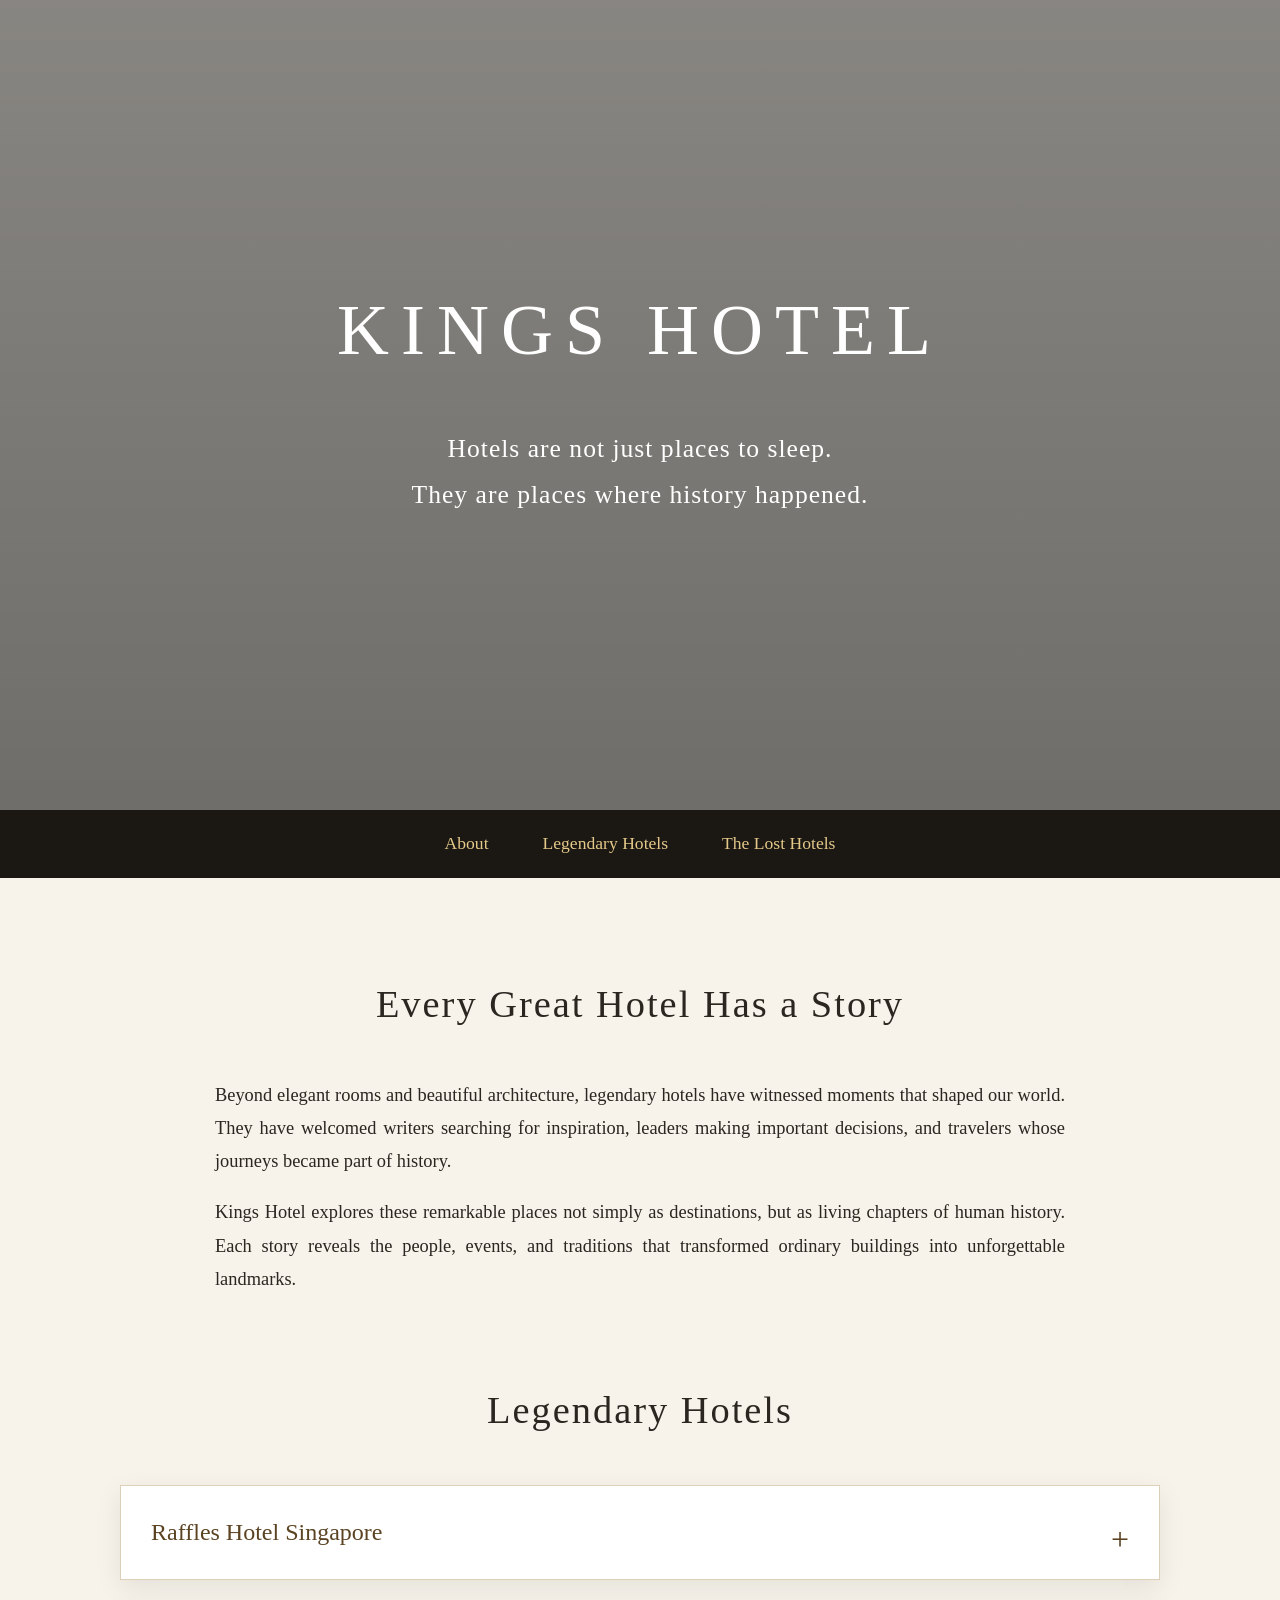
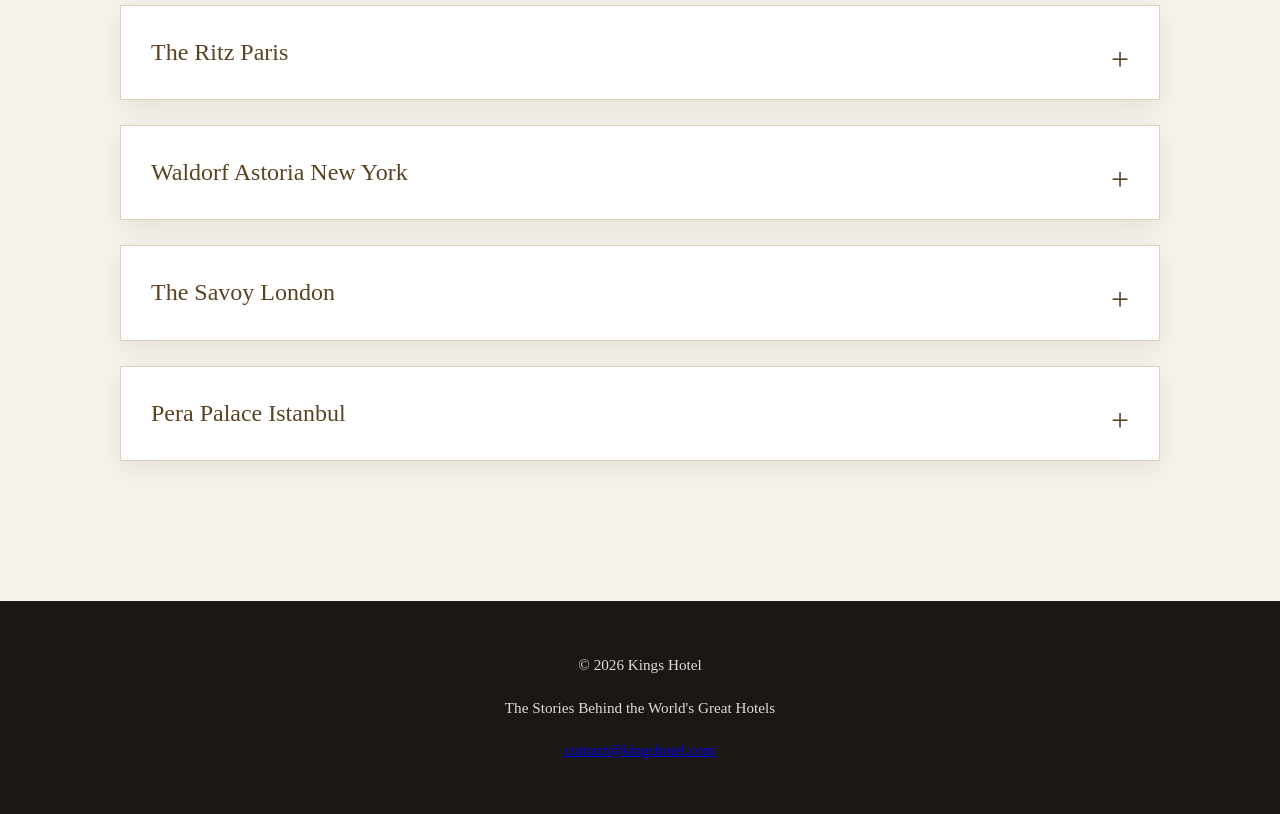
==== lost-hotels.html @ 10ce2495 "Refactor lost-hotels.html for improved structure" ====
<!DOCTYPE html>
<html lang="en">
<head>
    <meta charset="UTF-8">
    <meta name="viewport" content="width=device-width, initial-scale=1.0">

    <title>Kings Hotel | The Stories Behind the World's Great Hotels</title>

    <meta name="description" content="Kings Hotel explores legendary hotels where history happened. Discover the stories, people, and moments behind the world's most remarkable hotels.">

    <link rel="stylesheet" href="css/style.css">
</head>

<body>

<header class="hero">

    <div class="hero-overlay">

        <h1>KINGS HOTEL</h1>

        <p class="tagline">
            Hotels are not just places to sleep.<br>
            They are places where history happened.
        </p>

    </div>

</header>


<nav class="navigation">

    <a href="#about">About</a>
    <a href="#hotels">Legendary Hotels</a>
    <a href="lost-hotels.html">The Lost Hotels</a>

</nav>

<main>


<section id="about" class="about">

    <h2>Every Great Hotel Has a Story</h2>

    <p>
        Beyond elegant rooms and beautiful architecture, legendary hotels
        have witnessed moments that shaped our world.
        They have welcomed writers searching for inspiration,
        leaders making important decisions, and travelers whose journeys
        became part of history.
    </p>

    <p>
        Kings Hotel explores these remarkable places not simply as
        destinations, but as living chapters of human history.
        Each story reveals the people, events, and traditions that transformed
        ordinary buildings into unforgettable landmarks.
    </p>

</section>



<section id="hotels" class="hotels">

<h2>Legendary Hotels</h2>


<details>

<summary>
Raffles Hotel Singapore
</summary>

<div class="hotel-content">

<img src="images/raffles.jpg" 
alt="Raffles Hotel Singapore">

<h3>The Hotel Where the World Met</h3>

<p>
When Raffles Hotel opened its doors in 1887, Singapore was a rapidly
growing trading port connecting East and West. What began as a small
seaside hotel eventually became one of the world's most famous symbols
of hospitality.
</p>

<p>
Over the decades, writers, explorers, politicians, and travelers passed
through its doors. The hotel's elegant verandas and colonial architecture
created a unique atmosphere where different cultures met.
</p>

<p>
The hotel is also famous as the birthplace of the Singapore Sling,
a cocktail that became a symbol of the city itself.
</p>

<p>
Raffles Hotel survived one of the darkest periods in Singapore's history
during World War II and later underwent careful restoration, preserving
the spirit of a bygone era.
</p>

</div>

</details>




<details>

<summary>
The Ritz Paris
</summary>

<div class="hotel-content">

<img src="images/ritz.jpg"
alt="The Ritz Paris">

<h3>Where Luxury Became an Art</h3>

<p>
Opened in 1898, The Ritz Paris quickly became one of the world's most
celebrated hotels. Its founder, César Ritz, believed that luxury was not
only about comfort, but about elegance, personal attention, and beauty.
</p>

<p>
The hotel became closely connected with artists, writers, and cultural
figures. Coco Chanel lived at the Ritz for many years, and Ernest
Hemingway became forever associated with the hotel's famous bar.
</p>

<p>
For more than a century, The Ritz Paris has represented the timeless
relationship between hospitality and French culture.
</p>

</div>

</details>




<details>

<summary>
Waldorf Astoria New York
</summary>

<div class="hotel-content">

<img src="images/waldorf.jpg"
alt="Waldorf Astoria New York">

<h3>The Address of Power and Influence</h3>

<p>
Since opening in 1931, the Waldorf Astoria New York has been one of
America's most recognizable hotels.
</p>

<p>
Its grand spaces hosted presidents, diplomats, entertainers, and
business leaders. For decades, important conversations took place behind
its doors, making the hotel a symbol of New York influence and ambition.
</p>

<p>
The Waldorf Astoria represents more than luxury. It represents an era
when hotels served as meeting places for people who shaped society.
</p>

</div>

</details>




<details>

<summary>
The Savoy London
</summary>

<div class="hotel-content">

<img src="images/savoy.jpg"
alt="The Savoy London">

<h3>The Hotel That Changed Hospitality Forever</h3>

<p>
Opened in 1889, The Savoy introduced a new idea of luxury hospitality
to London. It combined elegant surroundings, modern technology,
and exceptional service.
</p>

<p>
The hotel attracted royalty, musicians, writers, and international
visitors. Its famous American Bar became one of the world's most
respected cocktail destinations.
</p>

<p>
The Savoy helped define what people around the world came to expect
from a truly remarkable hotel.
</p>

</div>

</details>




<details>

<summary>
Pera Palace Istanbul
</summary>

<div class="hotel-content">

<img src="images/pera-palace.jpg"
alt="Pera Palace Istanbul">

<h3>The Hotel Between Two Worlds</h3>

<p>
Opened in 1895, Pera Palace was built to welcome passengers arriving
on the legendary Orient Express. Located in Istanbul, it stood at the
meeting point of Europe and Asia.
</p>

<p>
The hotel welcomed diplomats, writers, and travelers during a period
when Istanbul was one of the world's most fascinating crossroads.
</p>

<p>
Agatha Christie, Ernest Hemingway, and many other famous figures were
connected with its history.
</p>

</div>

</details>


</section>


</main>



<footer>

<p>
© 2026 Kings Hotel
</p>

<p>
The Stories Behind the World's Great Hotels
</p>
<p>
<a href="mailto:contact@kingshotel.com">
contact@kingshotel.com
</a>
</p>
</footer>



<script src="js/script.js"></script>

</body>

</html>
---- css/style.css ----
/* =========================
   Kings Hotel
   Main Stylesheet
   ========================= */


* {
    box-sizing: border-box;
}


html {
    scroll-behavior: smooth;
}


body {

    margin: 0;

    font-family: Georgia, "Times New Roman", serif;

    background-color: #f7f3eb;

    color: #2b2620;

    line-height: 1.8;

}


/* =========================
   Hero Section
   ========================= */


.hero {

    height: 90vh;

    background-image:
    linear-gradient(
        rgba(0,0,0,0.45),
        rgba(0,0,0,0.55)
    ),
    url("../images/hero.jpg");

    background-size: cover;

    background-position: center;

    display: flex;

    align-items: center;

    justify-content: center;

    text-align: center;

}


.hero-overlay {

    color: white;

    padding: 30px;

}


.hero h1 {

    font-size: 4.5rem;

    letter-spacing: 12px;

    margin: 0 0 30px;

    font-weight: normal;

}


.tagline {

    font-size: 1.6rem;

    letter-spacing: 1px;

}


/* =========================
   Navigation
   ========================= */


.navigation {

    background: #1b1713;

    text-align: center;

    padding: 18px;

}


.navigation a {

    color: #e5c98a;

    text-decoration: none;

    margin: 0 25px;

    font-size: 1.1rem;

}


.navigation a:hover {

    color: white;

}



/* =========================
   Main Sections
   ========================= */


main {

    max-width: 1100px;

    margin: auto;

    padding: 60px 30px;

}


section {

    margin-bottom: 80px;

}


h2 {

    text-align: center;

    font-size: 2.4rem;

    font-weight: normal;

    letter-spacing: 2px;

    margin-bottom: 40px;

}


.about {

    max-width: 850px;

    margin-left: auto;

    margin-right: auto;

}


.about p {

    font-size: 1.15rem;

    text-align: justify;

}



/* =========================
   Hotel Accordion
   ========================= */


details {

    background: white;

    margin-bottom: 25px;

    border: 1px solid #ddd0b8;

    box-shadow: 0 8px 25px rgba(0,0,0,0.08);

}


summary {

    cursor: pointer;

    padding: 25px 30px;

    font-size: 1.5rem;

    color: #5b4322;

    list-style: none;

    position: relative;

}


summary::-webkit-details-marker {

    display: none;

}


summary::after {

    content: "+";

    position: absolute;

    right: 30px;

    font-size: 2rem;

}


details[open] summary::after {

    content: "−";

}



.hotel-content {

    padding: 0 35px 35px;

}


.hotel-content img {

    width: 100%;

    max-height: 500px;

    object-fit: cover;

    margin-bottom: 25px;

}


.hotel-content h3 {

    font-size: 2rem;

    font-weight: normal;

    color: #5b4322;

}


.hotel-content p {

    font-size: 1.1rem;

    text-align: justify;

}



/* =========================
   Footer
   ========================= */


footer {

    background: #1b1713;

    color: #ddd;

    text-align: center;

    padding: 35px;

    font-size: 0.95rem;

}



/* =========================
   Mobile Responsive
   ========================= */


@media (max-width: 768px) {


    .hero {

        height: 70vh;

    }


    .hero h1 {

        font-size: 2.5rem;

        letter-spacing: 6px;

    }


    .tagline {

        font-size: 1.15rem;

    }


    .navigation a {

        display: inline-block;

        margin: 8px;

    }


    main {

        padding: 40px 20px;

    }


    h2 {

        font-size: 2rem;

    }


    summary {

        font-size: 1.2rem;

        padding: 20px;

    }


    .hotel-content {

        padding: 0 20px 25px;

    }

}
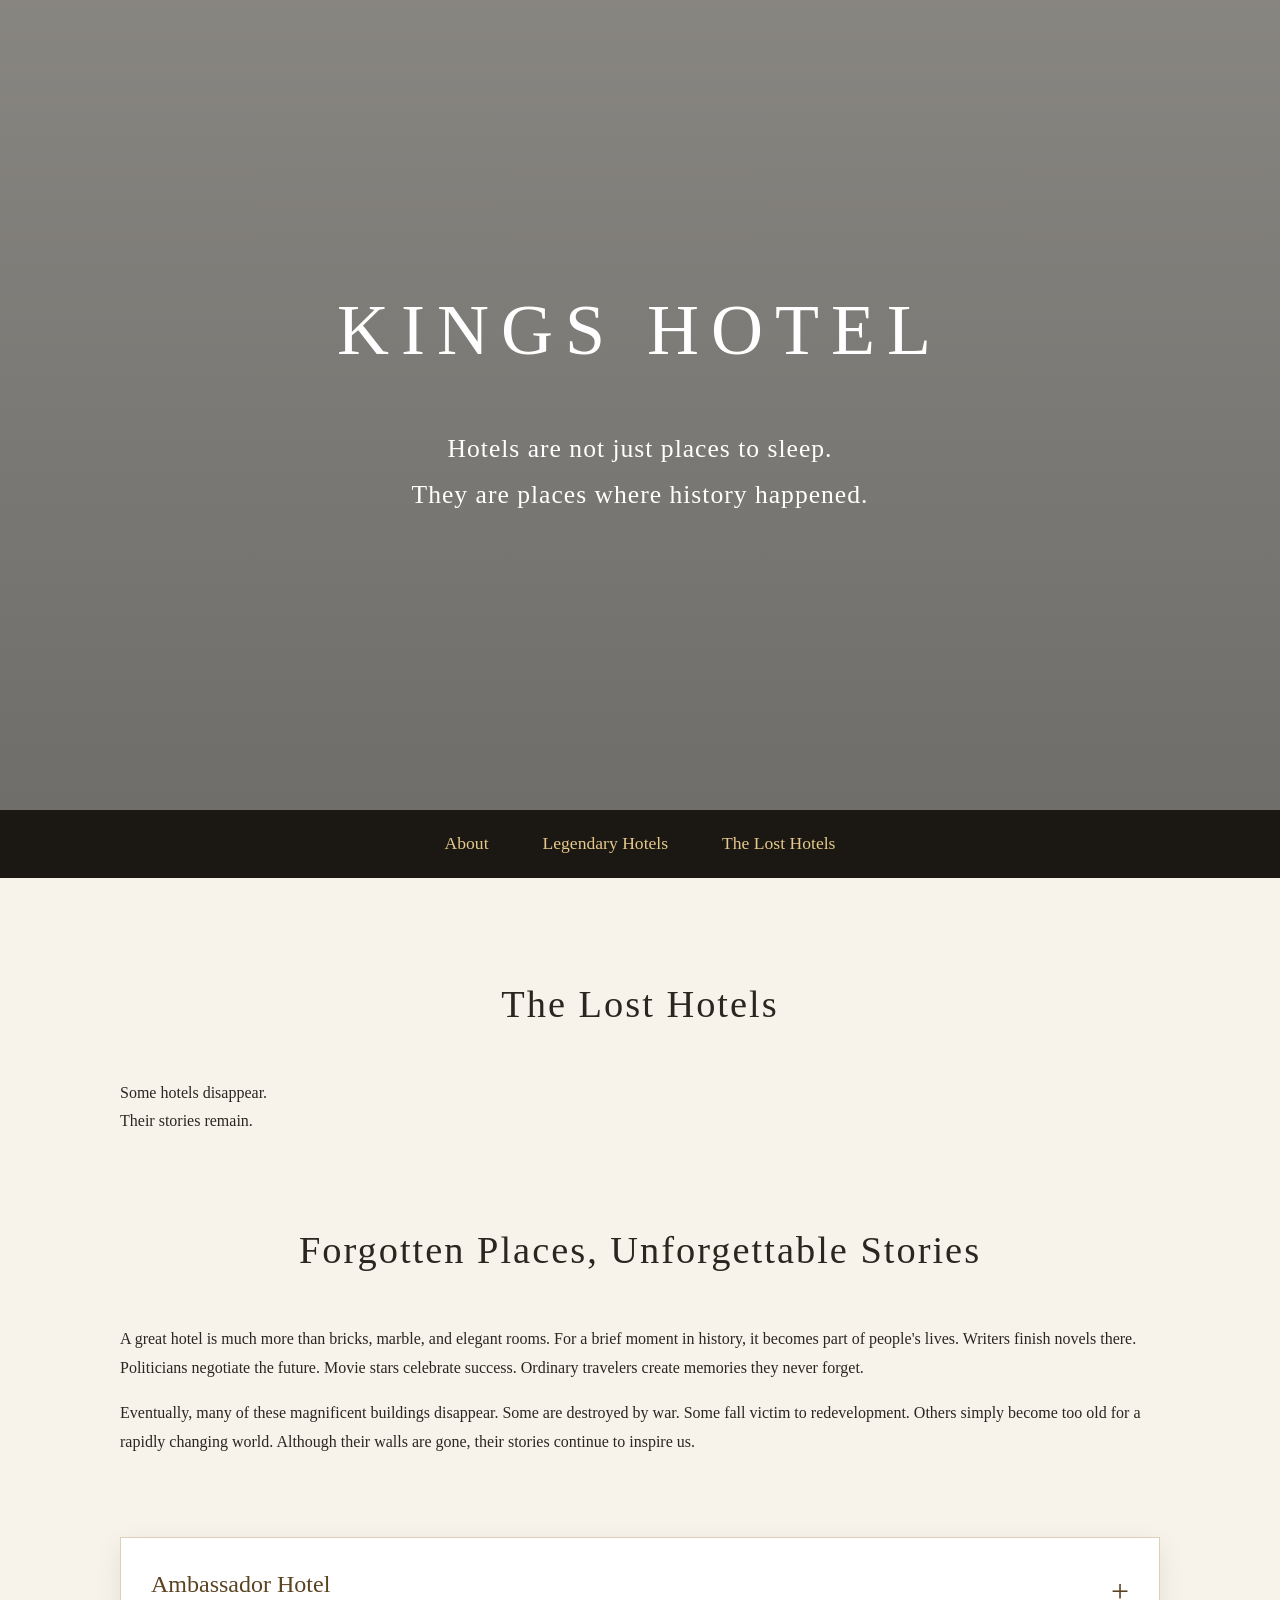
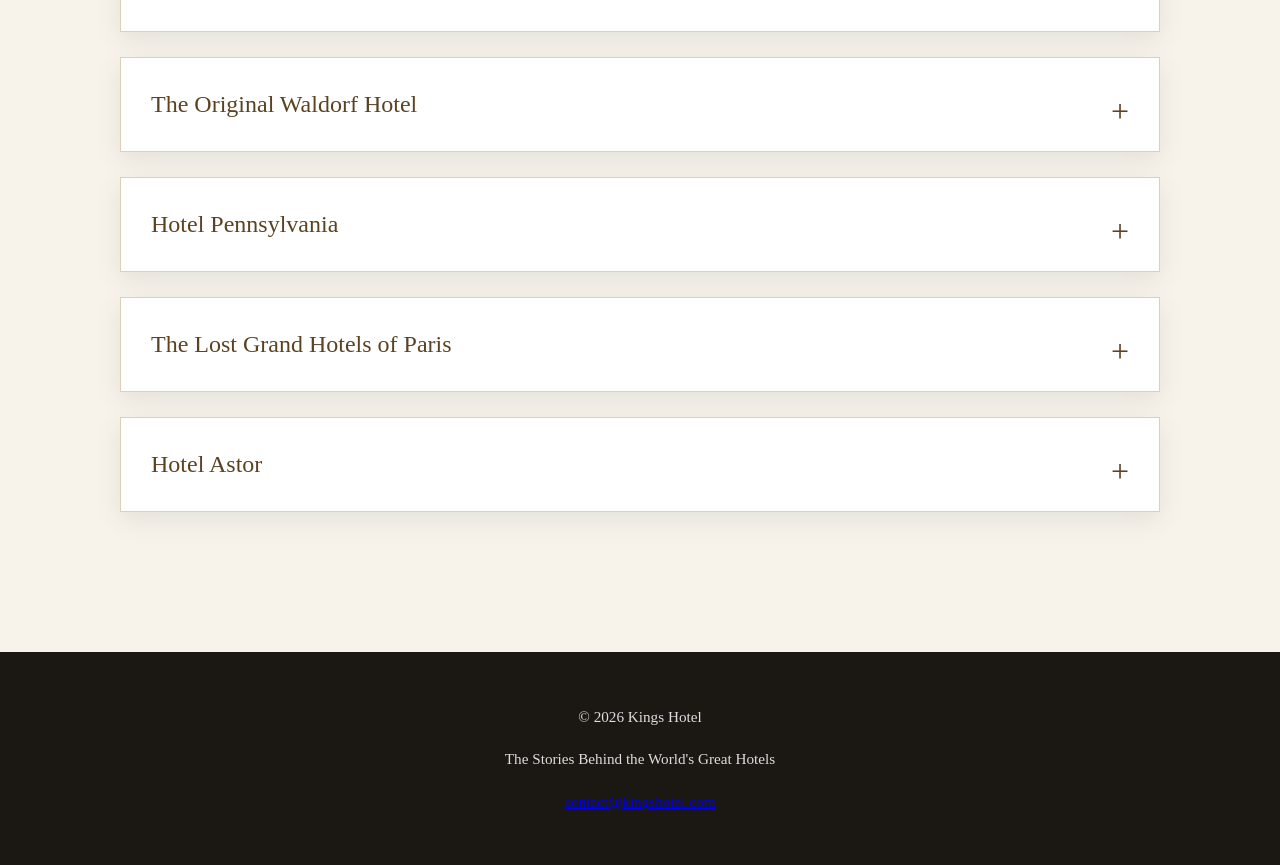
==== commit 7d2ad9df: "Revise title and enrich content on lost hotels Updated the title and description of the lost-hotels." ====
--- a/lost-hotels.html
+++ b/lost-hotels.html
@@ -4,10 +4,9 @@
     <meta charset="UTF-8">
     <meta name="viewport" content="width=device-width, initial-scale=1.0">
 
-    <title>Kings Hotel | The Stories Behind the World's Great Hotels</title>
-
-    <meta name="description" content="Kings Hotel explores legendary hotels where history happened. Discover the stories, people, and moments behind the world's most remarkable hotels.">
-
+    <title>The Lost Hotels | Kings Hotel</title>
+
+<meta name="description" content="Discover legendary hotels that disappeared but left unforgettable stories behind.">
     <link rel="stylesheet" href="css/style.css">
 </head>
 
@@ -40,69 +39,112 @@
 <main>
 
 
-<section id="about" class="about">
-
-    <h2>Every Great Hotel Has a Story</h2>
-
-    <p>
-        Beyond elegant rooms and beautiful architecture, legendary hotels
-        have witnessed moments that shaped our world.
-        They have welcomed writers searching for inspiration,
-        leaders making important decisions, and travelers whose journeys
-        became part of history.
-    </p>
-
-    <p>
-        Kings Hotel explores these remarkable places not simply as
-        destinations, but as living chapters of human history.
-        Each story reveals the people, events, and traditions that transformed
-        ordinary buildings into unforgettable landmarks.
-    </p>
+
+
+
+
+<section id="hotels" class="hotels">
+
+<h2>The Lost Hotels</h2>
+
+<p>
+Some hotels disappear.<br>
+Their stories remain.
+</p>
+
+</div>
 
 </section>
 
 
 
-<section id="hotels" class="hotels">
-
-<h2>Legendary Hotels</h2>
+<section class="intro">
+
+<h2>Forgotten Places, Unforgettable Stories</h2>
+
+<p>
+
+A great hotel is much more than bricks, marble, and elegant rooms.
+For a brief moment in history, it becomes part of people's lives.
+Writers finish novels there.
+Politicians negotiate the future.
+Movie stars celebrate success.
+Ordinary travelers create memories they never forget.
+
+</p>
+
+<p>
+
+Eventually, many of these magnificent buildings disappear.
+Some are destroyed by war.
+Some fall victim to redevelopment.
+Others simply become too old for a rapidly changing world.
+
+Although their walls are gone, their stories continue to inspire us.
+
+</p>
+
+</section>
+
+
+
+
+<section class="hotels">
 
 
 <details>
 
 <summary>
-Raffles Hotel Singapore
+
+Ambassador Hotel
+
 </summary>
 
 <div class="hotel-content">
 
-<img src="images/raffles.jpg" 
-alt="Raffles Hotel Singapore">
-
-<h3>The Hotel Where the World Met</h3>
-
-<p>
-When Raffles Hotel opened its doors in 1887, Singapore was a rapidly
-growing trading port connecting East and West. What began as a small
-seaside hotel eventually became one of the world's most famous symbols
-of hospitality.
-</p>
-
-<p>
-Over the decades, writers, explorers, politicians, and travelers passed
-through its doors. The hotel's elegant verandas and colonial architecture
-created a unique atmosphere where different cultures met.
-</p>
-
-<p>
-The hotel is also famous as the birthplace of the Singapore Sling,
-a cocktail that became a symbol of the city itself.
-</p>
-
-<p>
-Raffles Hotel survived one of the darkest periods in Singapore's history
-during World War II and later underwent careful restoration, preserving
-the spirit of a bygone era.
+<img src="images/lost-ambassador.jpg"
+alt="Ambassador Hotel Los Angeles">
+
+<h3>Hollywood's Lost Palace</h3>
+
+<p>
+
+On New Year's Day in 1921, Los Angeles welcomed a hotel unlike anything the city had ever seen.
+
+The Ambassador Hotel quickly became the center of Hollywood's glamorous social life. Movie stars arrived in chauffeur-driven automobiles. Famous directors discussed their next films over dinner. Presidents and foreign dignitaries checked into elegant suites while photographers waited outside.
+
+At the heart of the hotel stood the legendary Cocoanut Grove nightclub.
+
+Decorated with artificial palm trees, twinkling lights, and tropical décor, it became one of America's most celebrated entertainment venues. Frank Sinatra performed there. Judy Garland sang there. Charlie Chaplin attended parties there. Even the Academy Awards ceremony was held inside the hotel several times.
+
+For decades, the Ambassador represented Hollywood at its brightest.
+
+Then everything changed.
+
+Shortly after midnight on June 5, 1968, Senator Robert F. Kennedy celebrated his victory in California's Democratic presidential primary inside the Embassy Ballroom.
+
+Moments later, while walking through the hotel's kitchen pantry toward a press conference, he was shot.
+
+The tragedy shocked the world.
+
+Almost overnight, the Ambassador Hotel became associated not only with glamour but also with one of America's greatest political tragedies.
+
+Although the hotel remained open for many years afterward, its golden era had ended.
+
+Developers proposed new projects.
+Preservationists fought to save the building.
+Public opinion remained divided.
+
+Finally, in 2006, the Ambassador Hotel was demolished.
+
+Today a public school occupies the site.
+
+The famous ballroom has disappeared.
+
+The Cocoanut Grove is gone.
+
+But whenever old Hollywood is remembered, the Ambassador Hotel still appears at the center of the story.
+
 </p>
 
 </div>
@@ -112,39 +154,156 @@
 
 
 
+
+
 <details>
 
 <summary>
-The Ritz Paris
+
+The Original Waldorf Hotel
+
 </summary>
 
 <div class="hotel-content">
 
-<img src="images/ritz.jpg"
-alt="The Ritz Paris">
-
-<h3>Where Luxury Became an Art</h3>
-
-<p>
-Opened in 1898, The Ritz Paris quickly became one of the world's most
-celebrated hotels. Its founder, César Ritz, believed that luxury was not
-only about comfort, but about elegance, personal attention, and beauty.
-</p>
-
-<p>
-The hotel became closely connected with artists, writers, and cultural
-figures. Coco Chanel lived at the Ritz for many years, and Ernest
-Hemingway became forever associated with the hotel's famous bar.
-</p>
-
-<p>
-For more than a century, The Ritz Paris has represented the timeless
-relationship between hospitality and French culture.
+<img src="images/lost-waldorf.jpg"
+alt="Original Waldorf Hotel">
+
+<h3>The Hotel That Disappeared for a Skyscraper</h3>
+
+<p>
+
+Some hotels become famous because of luxury.
+
+The Waldorf became famous because of family rivalry.
+
+In the late nineteenth century, William Waldorf Astor decided to build an enormous luxury hotel on the site of his family's mansion on Fifth Avenue.
+
+The decision deeply offended his aunt, Caroline Astor, the queen of New York society.
+
+What began as a personal dispute unexpectedly transformed the city forever.
+
+When the Waldorf Hotel opened in 1893, New Yorkers were astonished.
+
+Its grand dining rooms welcomed wealthy industrialists.
+
+European royalty stayed there.
+
+Diplomats, authors, musicians, and presidents all passed beneath its magnificent entrance.
+
+Soon another hotel, the Astoria, opened next door.
+
+Together they became the legendary Waldorf-Astoria, perhaps the most famous hotel in America.
+
+But New York is a city that constantly reinvents itself.
+
+By the late 1920s, Midtown Manhattan was rising upward rather than outward.
+
+Developers wanted something taller.
+
+Much taller.
+
+In 1929 the original Waldorf Hotel closed forever.
+
+Workers dismantled one of America's greatest hotels stone by stone.
+
+Within only a few years, another icon rose from exactly the same ground.
+
+The Empire State Building.
+
+Millions admire the skyscraper every year.
+
+Few realize that beneath its foundations once stood a hotel where an earlier generation dreamed of luxury.
+
+Sometimes history is not erased.
+
+It simply builds upward.
+
 </p>
 
 </div>
 
 </details>
+    <details>
+
+<summary>
+
+Hotel Pennsylvania
+
+</summary>
+
+<div class="hotel-content">
+
+<img src="images/lost-pennsylvania.jpg"
+alt="Hotel Pennsylvania">
+
+<h3>The Hotel That Refused to Be Forgotten</h3>
+
+<p>
+
+If New York had a front door during the twentieth century,
+it was Pennsylvania Station.
+
+And directly across the street stood the city's most welcoming
+neighbor—Hotel Pennsylvania.
+
+When the hotel opened in 1919, America was changing rapidly.
+Railroads connected the nation, immigration was transforming
+cities, and New York had become the destination for dreamers
+from around the world.
+
+The hotel was enormous.
+
+Thousands of guests could stay there at the same time.
+
+Business travelers hurried through its revolving doors each
+morning.
+
+Broadway performers celebrated opening nights nearby.
+
+Families arriving from small towns looked up in amazement at
+the city's towering skyline before checking into one of its
+many rooms.
+
+During World War II, soldiers passed through the hotel before
+departing overseas.
+
+Countless reunions and emotional farewells took place beneath
+its chandeliers.
+
+Its greatest claim to immortality came from an unexpected
+source.
+
+In 1940, the Glenn Miller Orchestra recorded
+"Pennsylvania 6-5000."
+
+The title was simply the hotel's telephone number.
+
+The catchy melody became one of the most recognizable swing
+songs ever recorded, ensuring that millions of people would
+remember a hotel they had never even visited.
+
+As air travel replaced train travel and neighboring buildings
+grew taller and more modern, Hotel Pennsylvania gradually lost
+its prestige.
+
+For years preservation groups fought to save it.
+
+Developers argued that the valuable Midtown site deserved a
+new future.
+
+In 2023, demolition was finally completed.
+
+Today the hotel is gone.
+
+Yet every time Glenn Miller's famous tune begins to play,
+the doors of Hotel Pennsylvania seem to open once again.
+
+</p>
+
+</div>
+
+</details>
 
 
 
@@ -152,30 +311,68 @@
 <details>
 
 <summary>
-Waldorf Astoria New York
+
+The Lost Grand Hotels of Paris
+
 </summary>
 
 <div class="hotel-content">
 
-<img src="images/waldorf.jpg"
-alt="Waldorf Astoria New York">
-
-<h3>The Address of Power and Influence</h3>
-
-<p>
-Since opening in 1931, the Waldorf Astoria New York has been one of
-America's most recognizable hotels.
-</p>
-
-<p>
-Its grand spaces hosted presidents, diplomats, entertainers, and
-business leaders. For decades, important conversations took place behind
-its doors, making the hotel a symbol of New York influence and ambition.
-</p>
-
-<p>
-The Waldorf Astoria represents more than luxury. It represents an era
-when hotels served as meeting places for people who shaped society.
+<img src="images/lost-paris.jpg"
+alt="Lost Grand Hotels of Paris">
+
+<h3>When Travel Was an Art</h3>
+
+<p>
+
+At the end of the nineteenth century, Paris represented the
+height of elegance.
+
+Travelers did not simply visit the city.
+
+They arrived to experience it.
+
+The grand hotels surrounding the Opera, the boulevards, and
+the great railway stations became magnificent stages where
+Europe's wealthy families, celebrated artists, ambitious
+writers, and adventurous travelers crossed paths.
+
+Guests dressed for dinner.
+
+String quartets played in glittering salons.
+
+Letters were written on fine stationery while horse-drawn
+carriages waited outside.
+
+For many visitors, the hotel itself became as memorable as the
+city beyond its doors.
+
+Then the twentieth century arrived.
+
+War reshaped Europe.
+
+Economic hardship changed lifestyles.
+
+Modern buildings replaced old neighborhoods.
+
+Some legendary hotels disappeared completely.
+
+Others survived only behind altered facades, converted into
+offices, apartments, or department stores.
+
+The names faded from guidebooks.
+
+Their stories slowly slipped into forgotten archives and
+postcards.
+
+Although many of these magnificent buildings no longer stand,
+they remind us that travel was once measured not by speed, but
+by experience.
+
+Their greatest luxury was not marble or crystal chandeliers.
+
+It was time.
+
 </p>
 
 </div>
@@ -188,67 +385,66 @@
 <details>
 
 <summary>
-The Savoy London
+
+Hotel Astor
+
 </summary>
 
 <div class="hotel-content">
 
-<img src="images/savoy.jpg"
-alt="The Savoy London">
-
-<h3>The Hotel That Changed Hospitality Forever</h3>
-
-<p>
-Opened in 1889, The Savoy introduced a new idea of luxury hospitality
-to London. It combined elegant surroundings, modern technology,
-and exceptional service.
-</p>
-
-<p>
-The hotel attracted royalty, musicians, writers, and international
-visitors. Its famous American Bar became one of the world's most
-respected cocktail destinations.
-</p>
-
-<p>
-The Savoy helped define what people around the world came to expect
-from a truly remarkable hotel.
-</p>
-
-</div>
-
-</details>
-
-
-
-
-<details>
-
-<summary>
-Pera Palace Istanbul
-</summary>
-
-<div class="hotel-content">
-
-<img src="images/pera-palace.jpg"
-alt="Pera Palace Istanbul">
-
-<h3>The Hotel Between Two Worlds</h3>
-
-<p>
-Opened in 1895, Pera Palace was built to welcome passengers arriving
-on the legendary Orient Express. Located in Istanbul, it stood at the
-meeting point of Europe and Asia.
-</p>
-
-<p>
-The hotel welcomed diplomats, writers, and travelers during a period
-when Istanbul was one of the world's most fascinating crossroads.
-</p>
-
-<p>
-Agatha Christie, Ernest Hemingway, and many other famous figures were
-connected with its history.
+<img src="images/lost-astor.jpg"
+alt="Hotel Astor">
+
+<h3>The Brightest Lights on Broadway</h3>
+
+<p>
+
+When Hotel Astor opened in Times Square in 1904, electric
+lights still felt like magic.
+
+Visitors gathered each evening simply to admire Broadway's
+brilliant signs and lively streets.
+
+Standing proudly at the center of it all, Hotel Astor became
+one of New York's most fashionable destinations.
+
+Actors celebrated successful opening nights there.
+
+Politicians hosted lavish banquets.
+
+Writers observed the colorful parade of city life from its
+windows.
+
+Its grand ballroom welcomed charity events, elegant dances,
+and unforgettable New Year's Eve celebrations.
+
+The hotel became part of Broadway itself.
+
+If someone wished to experience glamorous New York, Hotel
+Astor was where the evening often began.
+
+But cities never stop changing.
+
+As automobiles replaced horse-drawn carriages, skyscrapers
+rose higher, theaters evolved, and Times Square became more
+commercial than elegant.
+
+The graceful world that Hotel Astor represented slowly
+disappeared.
+
+In 1967, the building was demolished.
+
+Today, thousands of visitors pass the location every day.
+
+Most never realize they are walking across the ground where
+one of Broadway's greatest hotels once stood.
+
+The lights remain.
+
+The crowds remain.
+
+Only the hotel has vanished.
+
 </p>
 
 </div>
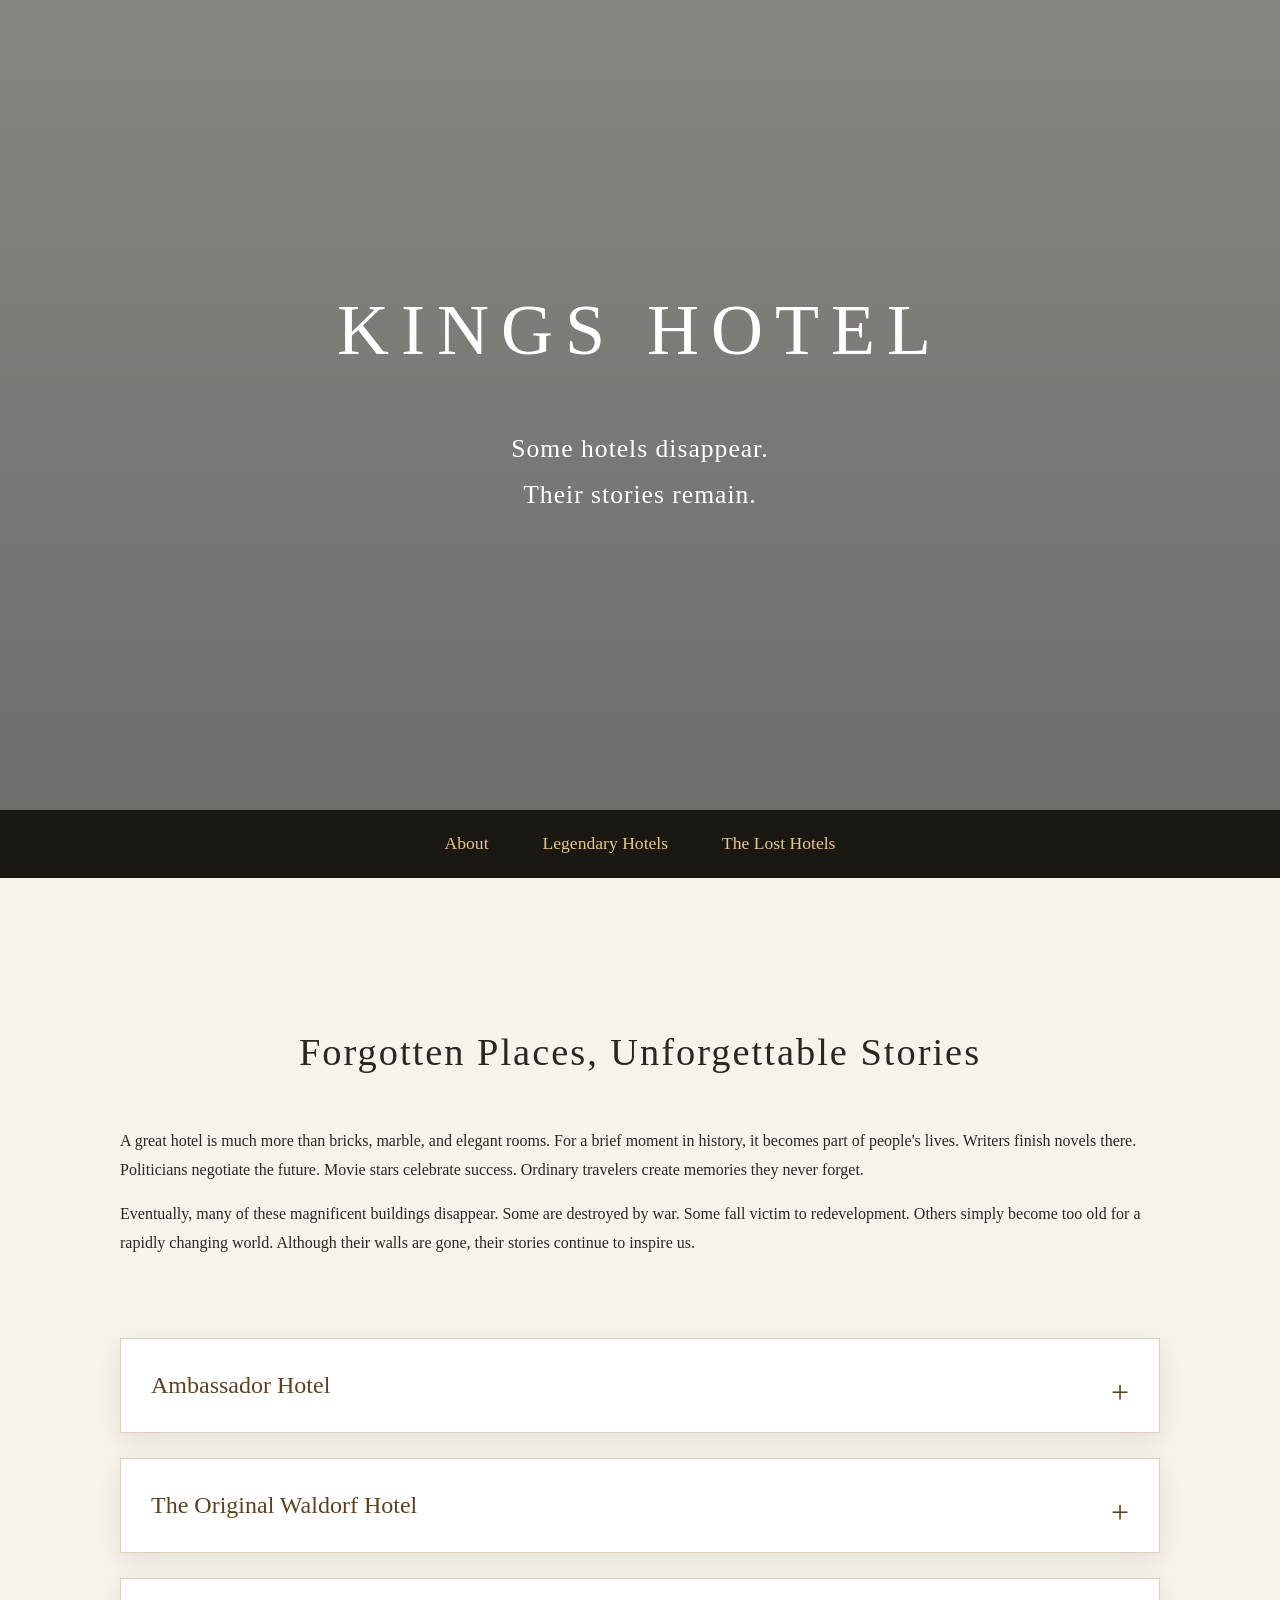
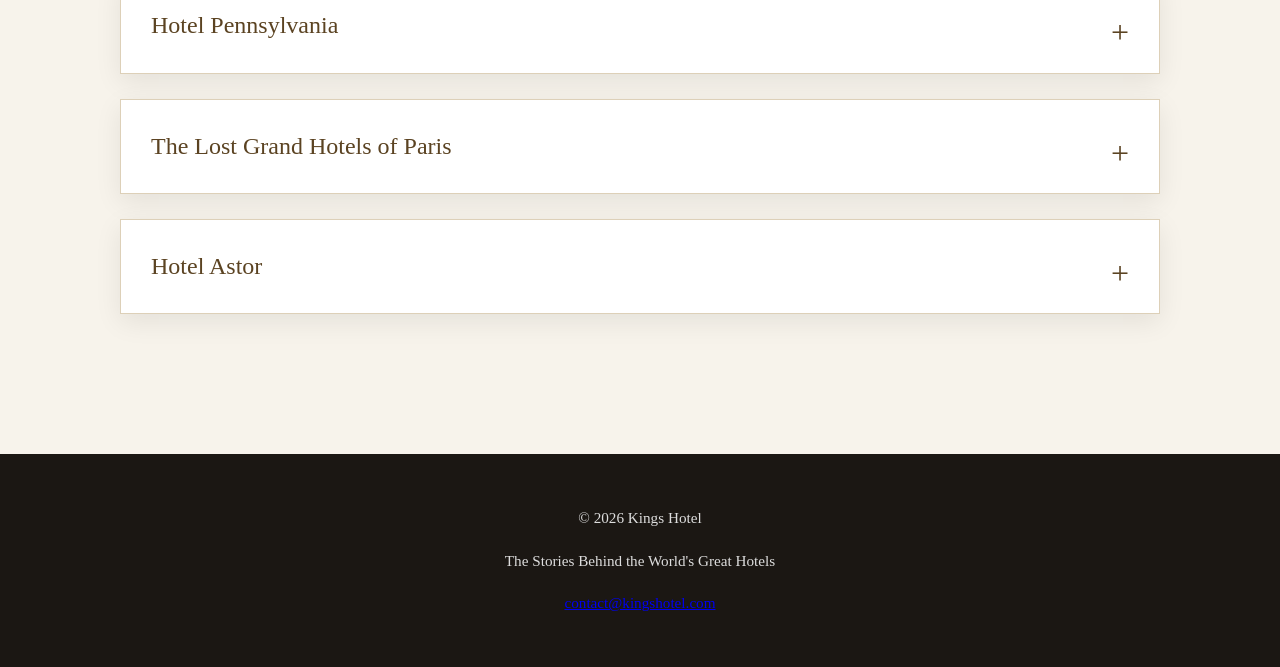
==== commit b6e00331: "Update tagline and remove lost hotels section" ====
--- a/lost-hotels.html
+++ b/lost-hotels.html
@@ -19,8 +19,8 @@
         <h1>KINGS HOTEL</h1>
 
         <p class="tagline">
-            Hotels are not just places to sleep.<br>
-            They are places where history happened.
+            Some hotels disappear.<br>
+Their stories remain.
         </p>
 
     </div>
@@ -45,12 +45,7 @@
 
 <section id="hotels" class="hotels">
 
-<h2>The Lost Hotels</h2>
-
-<p>
-Some hotels disappear.<br>
-Their stories remain.
-</p>
+
 
 </div>
 
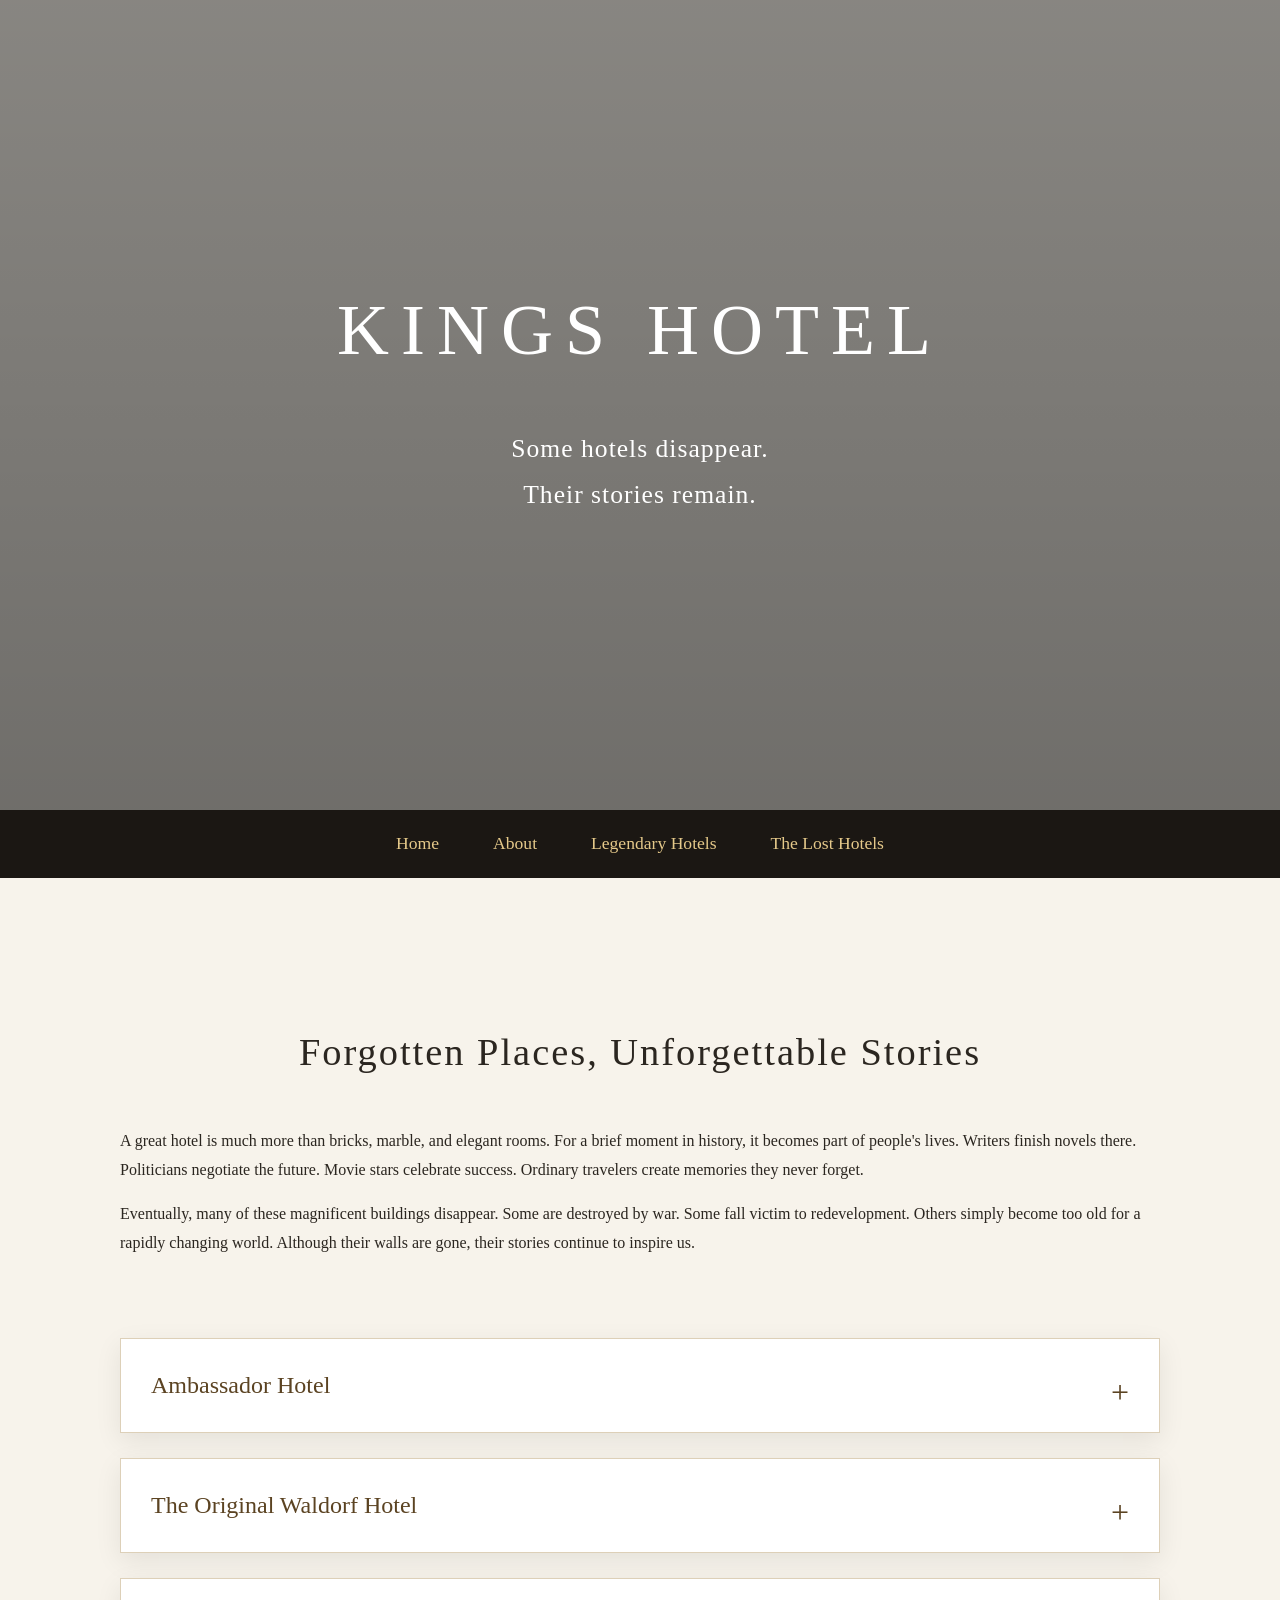
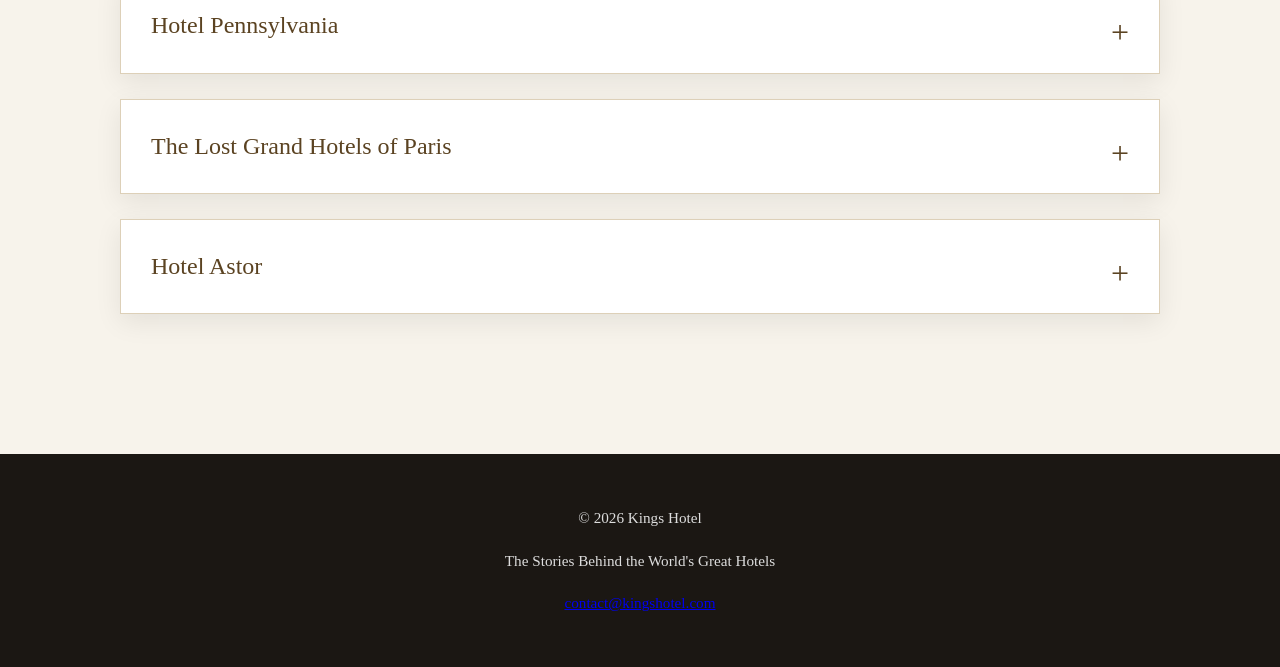
==== commit 172c2aac: "Update lost-hotels.html" ====
--- a/lost-hotels.html
+++ b/lost-hotels.html
@@ -30,8 +30,9 @@
 
 <nav class="navigation">
 
-    <a href="#about">About</a>
-    <a href="#hotels">Legendary Hotels</a>
+    <a href="index.htm">Home</a>
+    <a href="index.html#about">About</a>
+    <a href="index.html#hotels">Legendary Hotels</a>
     <a href="lost-hotels.html">The Lost Hotels</a>
 
 </nav>
